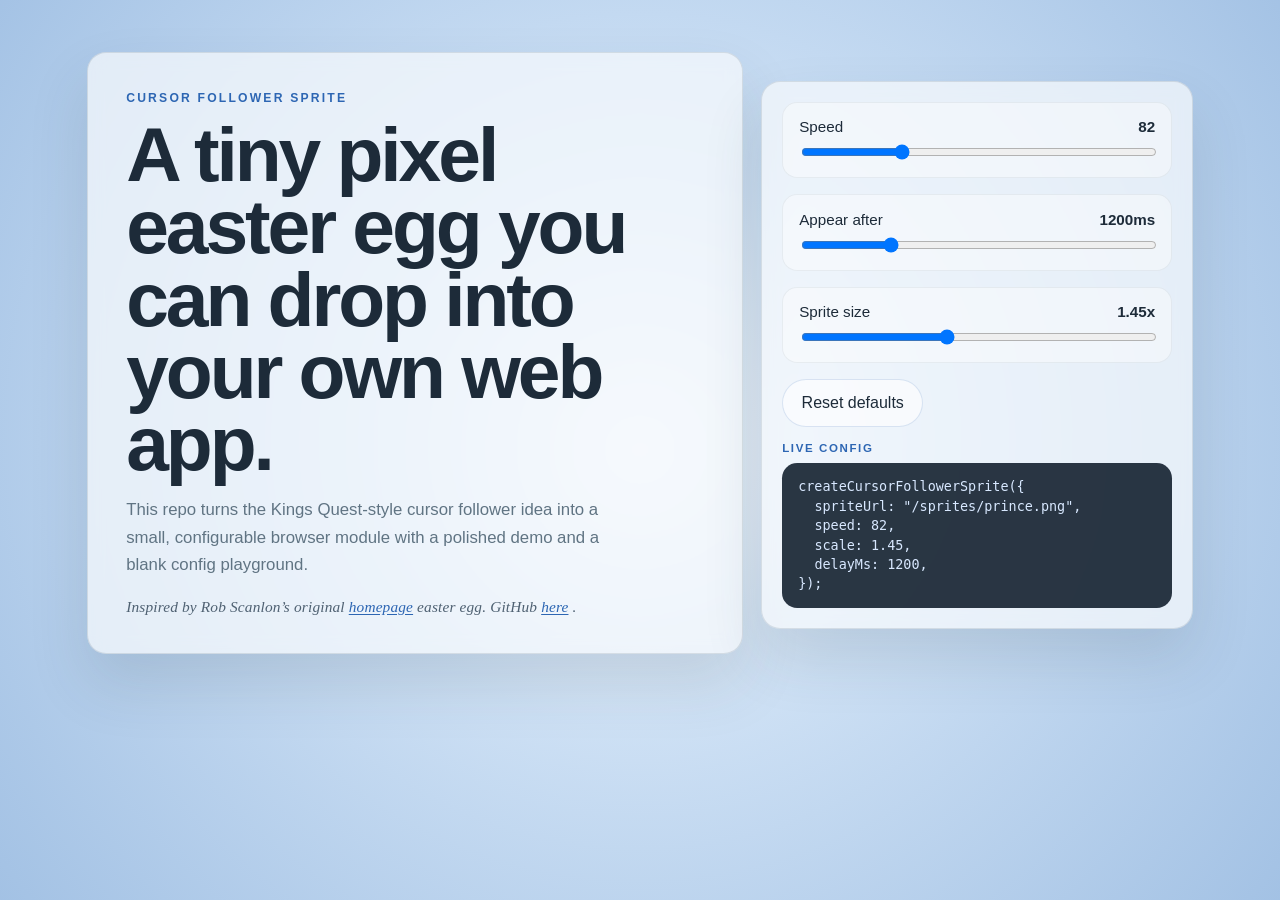
==== index.html @ 9cb34f58 "Initial commit" ====
<!doctype html>
<html lang="en">
  <head>
    <meta charset="utf-8" />
    <meta http-equiv="refresh" content="0; url=./demo/" />
    <meta name="viewport" content="width=device-width, initial-scale=1" />
    <title>Cursor Follower Sprite</title>
  </head>
  <body>
    <p><a href="./demo/">Open the demo</a></p>
  </body>
</html>
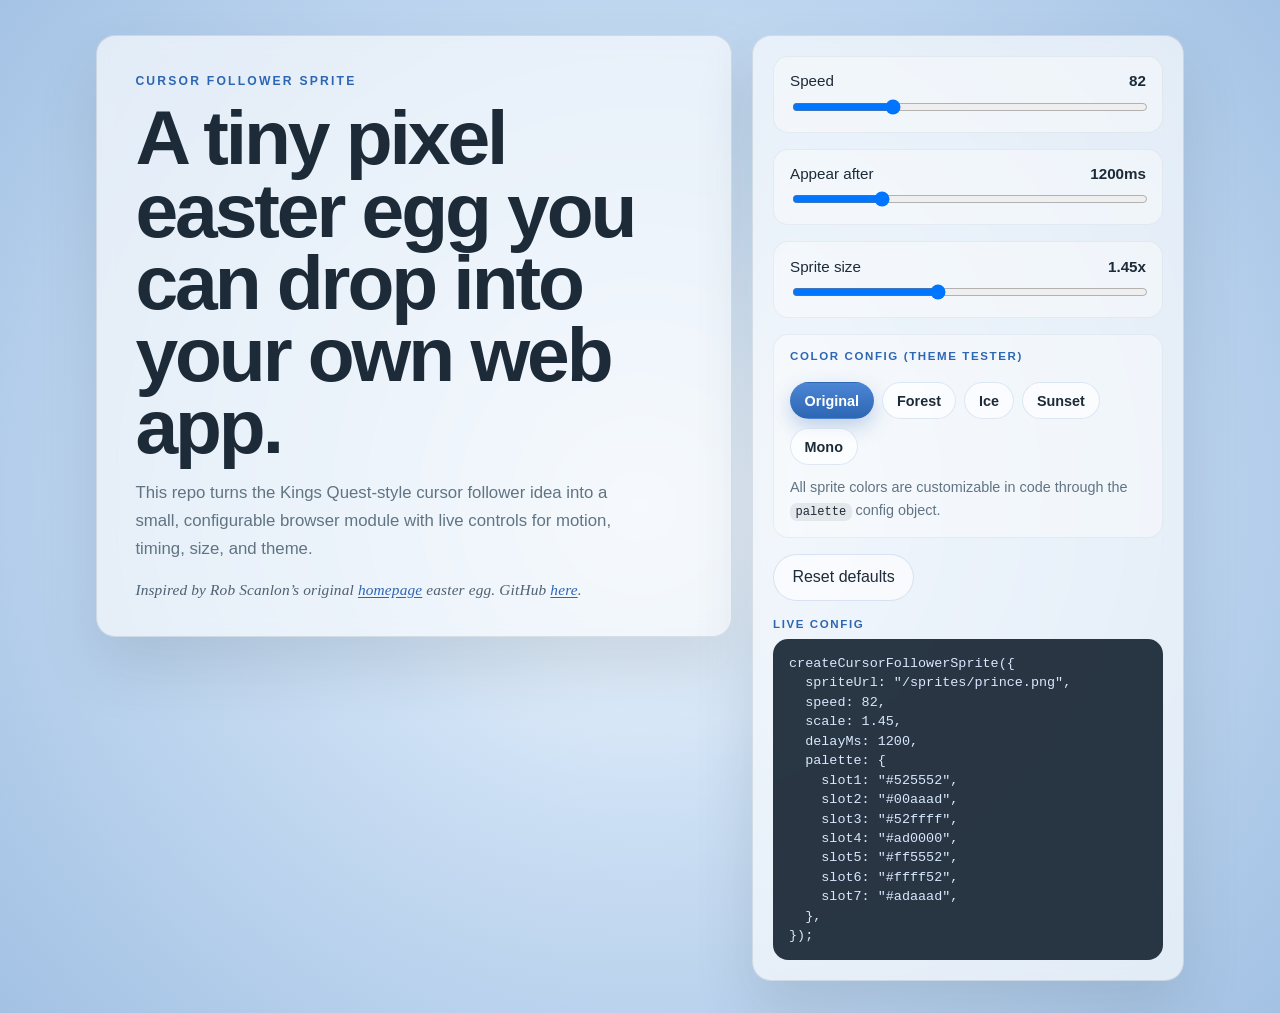
==== commit b8f22ac2: "Bust GitHub Pages cache for demo assets" ====
--- a/index.html
+++ b/index.html
@@ -2,11 +2,11 @@
 <html lang="en">
   <head>
     <meta charset="utf-8" />
-    <meta http-equiv="refresh" content="0; url=./demo/" />
+    <meta http-equiv="refresh" content="0; url=./demo/?v=20260329-1" />
     <meta name="viewport" content="width=device-width, initial-scale=1" />
     <title>Cursor Follower Sprite</title>
   </head>
   <body>
-    <p><a href="./demo/">Open the demo</a></p>
+    <p><a href="./demo/?v=20260329-1">Open the demo</a></p>
   </body>
 </html>
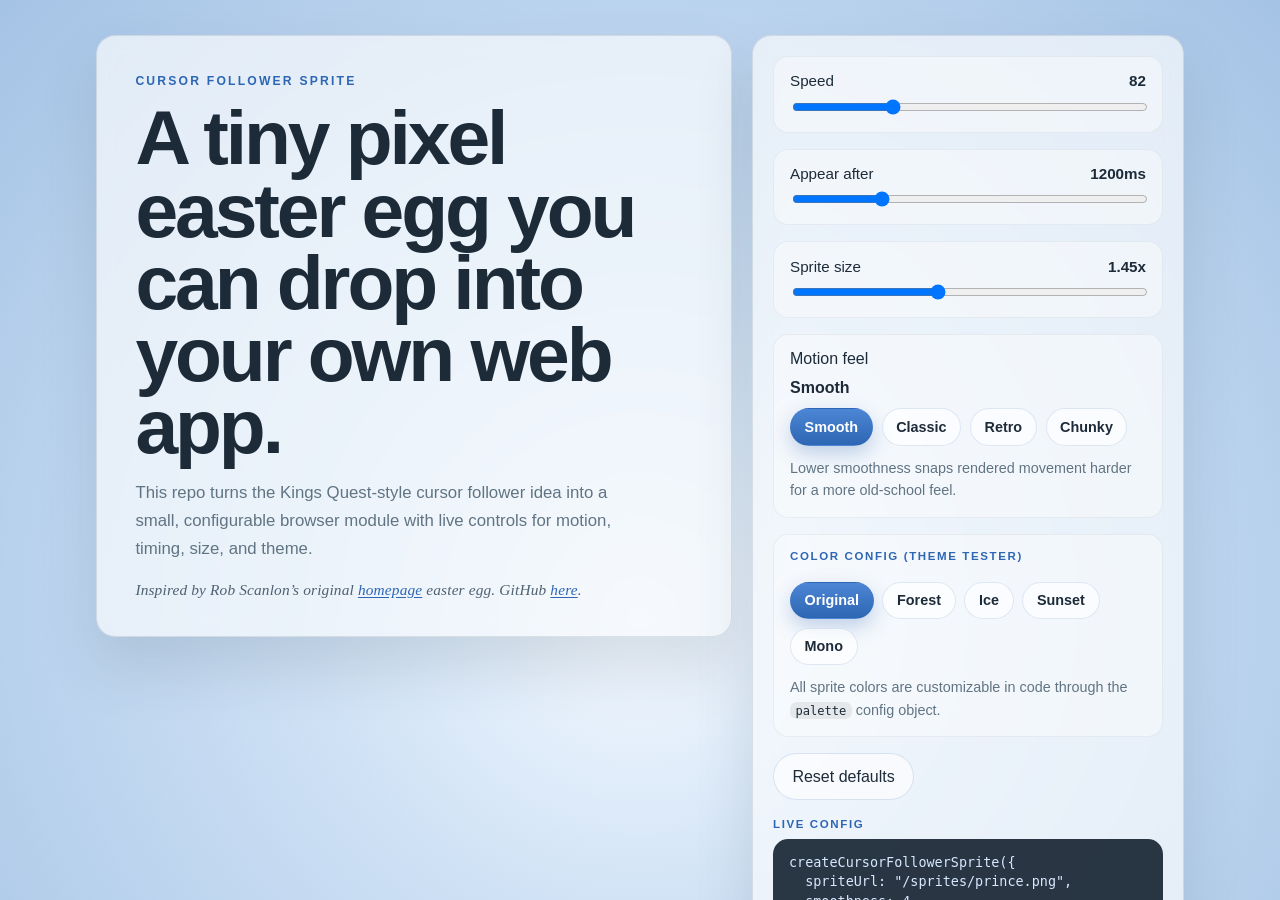
==== commit d986d1b6: "Add smoothness controls and iOS fixes Release notes: - add smoothness presets: Smooth (4), Classic (" ====
--- a/index.html
+++ b/index.html
@@ -2,11 +2,11 @@
 <html lang="en">
   <head>
     <meta charset="utf-8" />
-    <meta http-equiv="refresh" content="0; url=./demo/?v=20260329-1" />
+    <meta http-equiv="refresh" content="0; url=./demo/?v=20260330-5" />
     <meta name="viewport" content="width=device-width, initial-scale=1" />
     <title>Cursor Follower Sprite</title>
   </head>
   <body>
-    <p><a href="./demo/?v=20260329-1">Open the demo</a></p>
+    <p><a href="./demo/?v=20260330-5">Open the demo</a></p>
   </body>
 </html>
